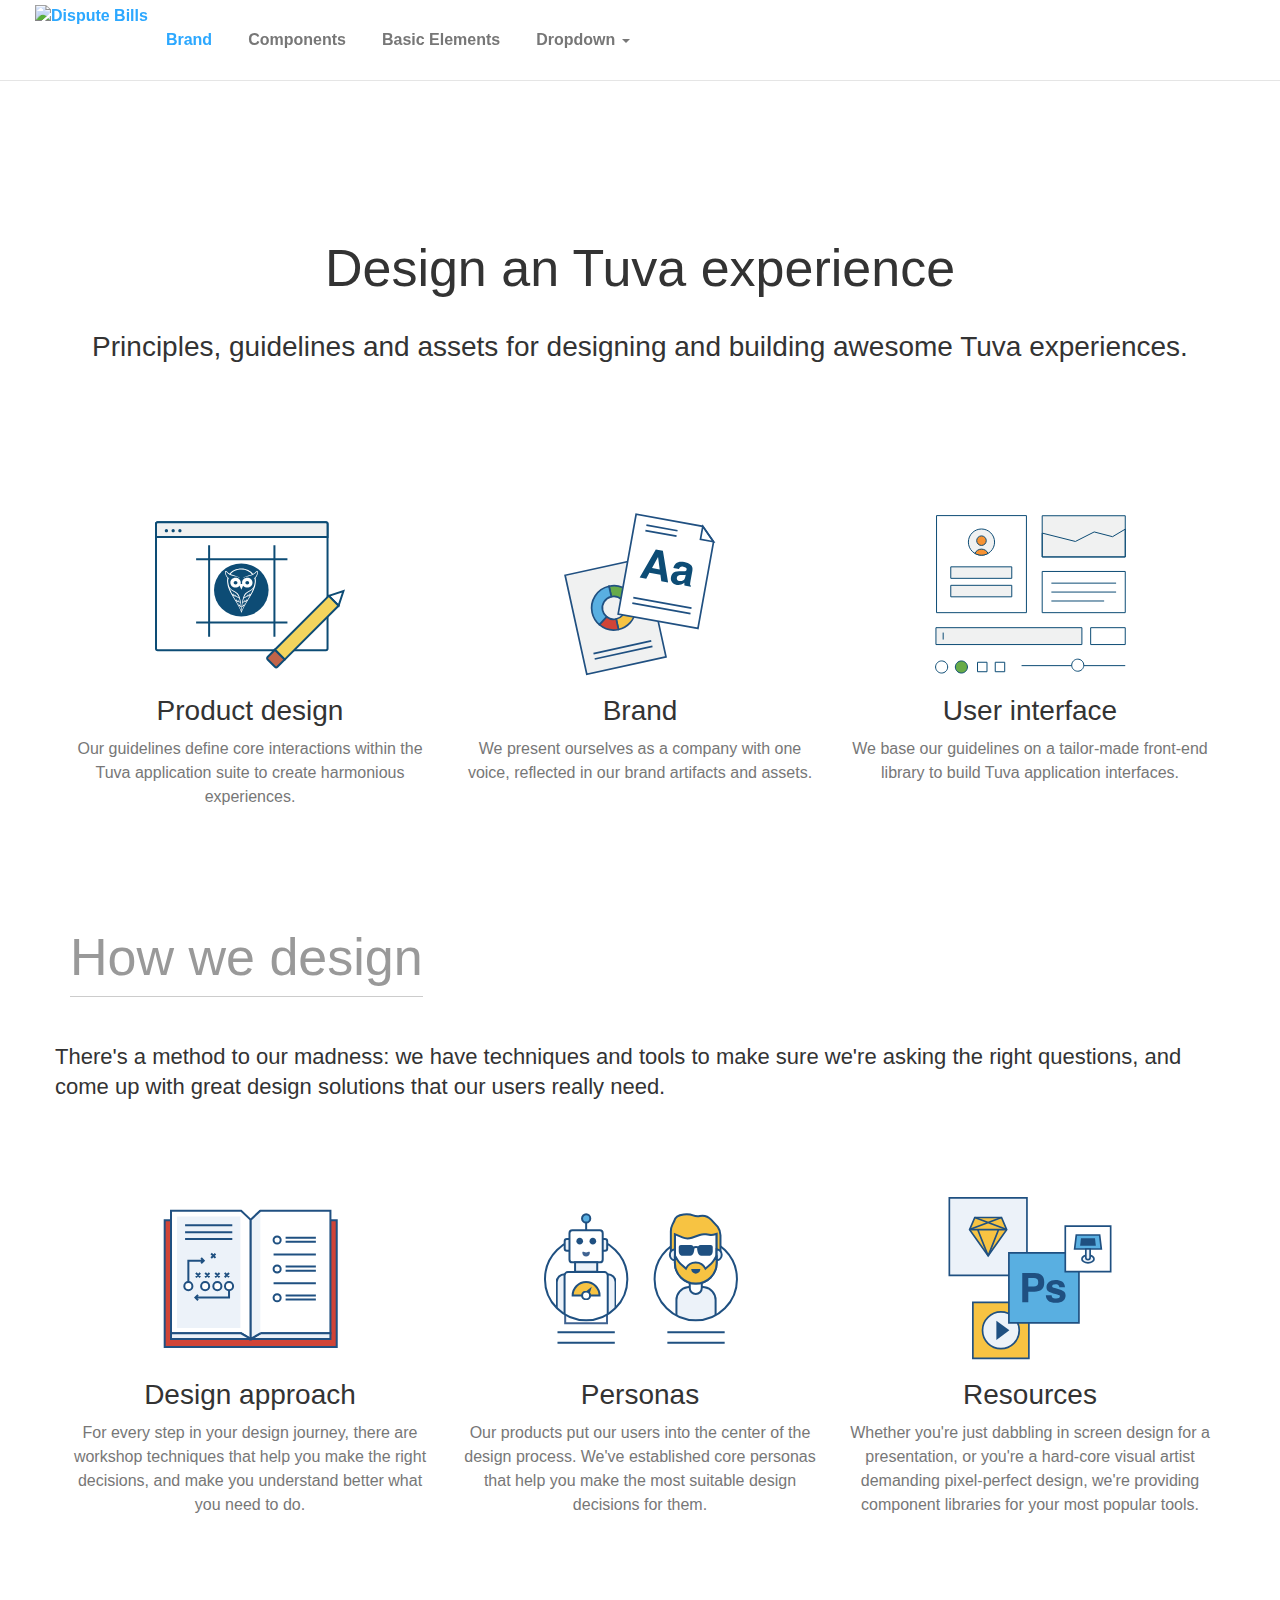
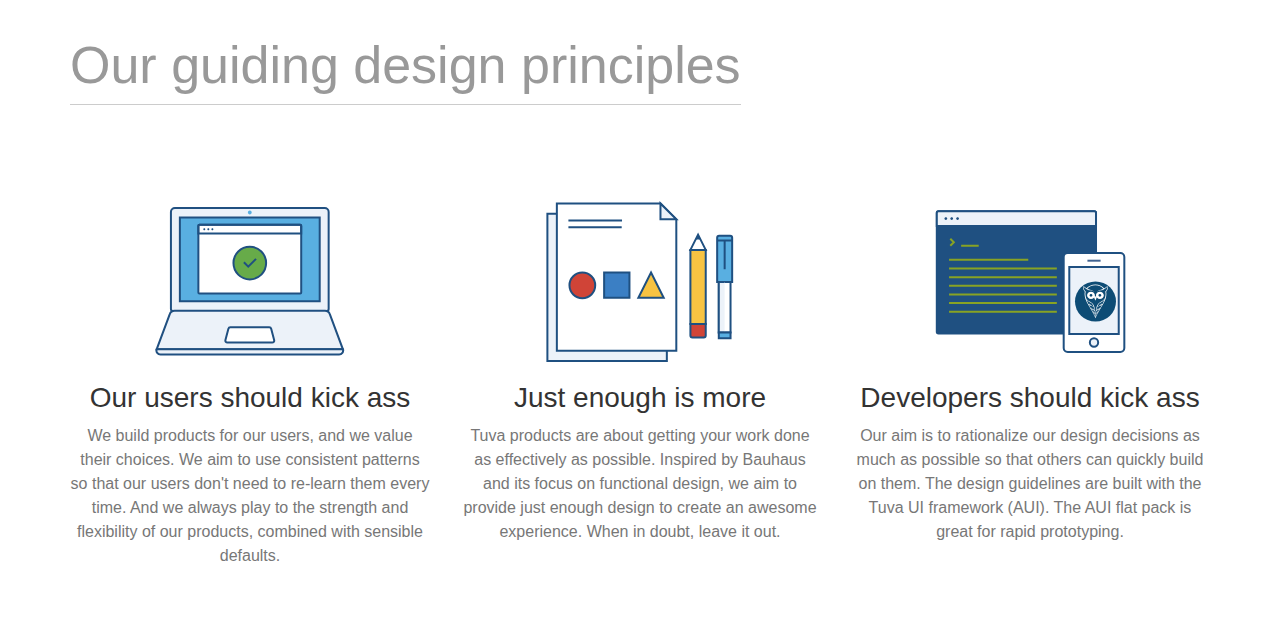
==== index.html @ 96d2d34f "upload" ====
<!doctype html>
<html lang="en">

<head>
	<meta charset="utf-8" />
	<link rel="apple-touch-icon" sizes="76x76" href="assets/img/apple-icon.png">
	<link rel="icon" type="image/png" sizes="96x96" href="assets/img/favicon.png">
	<meta http-equiv="X-UA-Compatible" content="IE=edge,chrome=1" />

	<title>Design | TUVA </title>

	<meta content='width=device-width, initial-scale=1.0, maximum-scale=1.0, user-scalable=0' name='viewport' />
	<meta name="viewport" content="width=device-width" />

	<link href="bootstrap3/css/bootstrap.min.css" rel="stylesheet" />
		<link href="bootstrap3/css/bootstrap.css" rel="stylesheet" />
	<link href="assets/css/gsdk.css" rel="stylesheet" />
	<link href="assets/css/examples.css" rel="stylesheet" />
	<link href="assets/css/demo.css" rel="stylesheet" />

	<!--     Fonts and icons     -->
	<link href="http://maxcdn.bootstrapcdn.com/font-awesome/4.4.0/css/font-awesome.min.css" rel="stylesheet">
	<link href='https://fonts.googleapis.com/css?family=Grand+Hotel|Open+Sans:400,300' rel='stylesheet' type='text/css'>
	<link href="assets/css/pe-icon-7-stroke.css" rel="stylesheet" />
</head>

<body>

	<!-- Navbar will come here -->
	<div id="navbar">
		<div id="navbar">
				<nav class="navbar navbar-default navbar-fixed-top" role="navigation">
					<div class="container-fluid">
						<div class="navbar-header">
							<button type="button" class="navbar-toggle collapsed" data-toggle="collapse" data-target="#bs-example-navbar-clapse-1">
								<span class="sr-only">Toggle navigation</span>
								<span class="icon-bar"></span>
								<span class="icon-bar"></span>
								<span class="icon-bar"></span>
							</button>
							 <a class="navbar-brand>img" href="http://disputebills.com"><img src="assets/img/tuva_assets/03_owl/blue/svg/tuva_owl_blue.svg" alt="Dispute Bills"></a>
						</div>

						<div class="collapse navbar-collapse" id="bs-example-navbar-collapse-1">
							<ul class="nav navbar-nav">
								<li class="active"><a href="#">Brand</a></li>
								<li><a href="#">Components</a></li>
								<li><a href="#">Basic Elements</a></li>
								<li class="dropdown">
									<a href="#" class="dropdown-toggle" data-toggle="dropdown">Dropdown <b class="caret"></b></a>
									<ul class="dropdown-menu">
										<li><a href="#">Action</a></li>
										<li><a href="#">Another action</a></li>
										<li><a href="#">Something else here</a></li>
										<li class="divider"></li>
										<li><a href="#">Separated link</a></li>
										<li class="divider"></li>
										<li><a href="#">One more separated link</a></li>
									</ul>
								</li>
							</ul>
						</div><!-- /.navbar-collapse -->
					</div><!-- /.container-fluid -->
				</nav>
		</div><!--  end navbar -->
<br>
<br>
<br>
<br>
<br>
<br>
<br>
<br>
<br>

		<div class="wrapper">
			<div class="section">
				<div class="container">
					<h1 class="text-center">Design an Tuva experience</h1>
					<div class="row">
						<h3 class="text-center">Principles, guidelines and assets for designing and building awesome Tuva experiences.</h3>
					</div>
				</div>
			</div>
		</div>
			<!-- section -->
			<br>
			<br>
			<br>

			<div class="section">
				<div class="container">
					<div class="clients-presentation">
						<div class="row">
							<div class="col-md-4">
								<div class="info">
									<img src="assets/img/tuva_assets/06_illustrations/tuva_product_illustration.svg">
									<div class="description">
										<h3> Product design </h3>
										<p class="text-muted">Our guidelines define core interactions within the Tuva application suite to create harmonious experiences. </p>
									</div>
								</div>
							</div>
							<div class="col-md-4">
								<div class="info">
									<img src="assets/img/tuva_assets/06_illustrations/tuva_brand_illustration.svg">
									<div class="description">
										<h3> Brand </h3>
										<p class="text-muted">We present ourselves as a company with one voice, reflected in our brand artifacts and assets. </p>
									</div>
								</div>
							</div>
							<div class="col-md-4">
								<div class="info">

									<img src="assets/img/tuva_assets/06_illustrations/tuva_ui_illustration.svg">

									<div class="description">
										<h3> User interface </h3>
										<p class="text-muted">We base our guidelines on a tailor-made front-end library to build Tuva application interfaces.</p>
									</div>
								</div>
							</div>

						</div>
					</div>
				</div>
			</div>
		</div>
		<!-- end section meet our clients -->

		<div class="wrapper">
			<div class="section">
				<div class="container">
					<h1 class="section-title">How we design</h1>
					<div class="row">
						<h4>There's a method to our madness: we have techniques and tools to make sure we're asking the right questions, and come up with great design solutions that our users really need.</h4>
					</div>
				</div>
			</div>

			<div class="section">
				<div class="container">
					<div class="clients-presentation-center">
						<div class="row">
							<div class="col-md-4">
								<div class="info">
									<img src="assets/img/tuva_assets/06_illustrations/playbook-illustration.svg">
									<div class="description-center">
										<h3> Design approach</h3>
										<p class="text-muted">For every step in your design journey, there are workshop techniques that help you make the right decisions, and make you understand better what you need to do. </p>
									</div>
								</div>
							</div>
							<div class="col-md-4">
								<div class="info">
									<img src="assets/img/tuva_assets/06_illustrations/personas-illustration.svg">
									<div class="description">
										<h3> Personas </h3>
										<p class="text-muted">Our products put our users into the center of the design process. We've established core personas that help you make the most suitable design decisions for them. </p>
									</div>
								</div>
							</div>
							<div class="col-md-4">
								<div class="info">

									<img src="assets/img/tuva_assets/06_illustrations/resources-illustration.svg">

									<div class="description">
										<h3> Resources</h3>
										<p class="text-muted">Whether you're just dabbling in screen design for a presentation, or you're a hard-core visual artist demanding pixel-perfect design, we're providing component libraries for your most popular tools.</p>
									</div>
								</div>
							</div>

						</div>
					</div>
				</div>
			</div>
		</div>
		<!-- end section meet our clients -->

		<div class="wrapper">
			<div class="section">
				<div class="container">
					<h1 class="section-title">Our guiding design principles</h1>
				</div>
			</div>

			<div class="section">
				<div class="container">
					<div class="clients-presentation-center">
						<div class="row">
							<div class="col-md-4">
								<div class="info">
									<img src="assets/img/tuva_assets/06_illustrations/users-illustration.svg">
									<div class="description-center">
										<h3>Our users should kick ass</h3>
										<p class="text-muted">We build products for our users, and we value their choices. We aim to use consistent patterns so that our users don't need to re-learn them every time. And we always play to the strength and flexibility of our products, combined with sensible defaults. </p>
									</div>
								</div>
							</div>
							<div class="col-md-4">
								<div class="info">
									<img src="assets/img/tuva_assets/06_illustrations/justenough-illustration.svg">
									<div class="description">
										<h3> Just enough is more </h3>
										<p class="text-muted">Tuva products are about getting your work done as effectively as possible. Inspired by Bauhaus and its focus on functional design, we aim to provide just enough design to create an awesome experience. When in doubt, leave it out. </p>
									</div>
								</div>
							</div>
							<div class="col-md-4">
								<div class="info">

									<img src="assets/img/tuva_assets/06_illustrations/dev-illustrator.svg">

									<div class="description">
										<h3> Developers should kick ass</h3>
										<p class="text-muted">Our aim is to rationalize our design decisions as much as possible so that others can quickly build on them. The design guidelines are built with the Tuva UI framework (AUI). The AUI flat pack is great for rapid prototyping.</p>
									</div>
								</div>
							</div>

						</div>
					</div>
				</div>
			</div>
		</div>
		<!-- end section meet our clients -->



</body>

<!--  jQuery and Bootstrap core files    -->
<script src="assets/js/jquery.js" type="text/javascript"></script>
<script src="assets/js/jquery-ui.custom.min.js" type="text/javascript"></script>

<script src="bootstrap3/js/bootstrap.min.js" type="text/javascript"></script>


<!--  Plugins -->
<script src="assets/js/gsdk-checkbox.js"></script>
<script src="assets/js/gsdk-morphing.js"></script>
<script src="assets/js/gsdk-radio.js"></script>
<script src="assets/js/gsdk-bootstrapswitch.js"></script>
<script src="assets/js/bootstrap-select.js"></script>
<script src="assets/js/bootstrap-datepicker.js"></script>
<script src="assets/js/chartist.min.js"></script>
<script src="assets/js/jquery.tagsinput.js"></script>
<script type="text/javascript" src="https://maps.googleapis.com/maps/api/js"></script>

<!--  Get Shit Done Kit PRO Core javascript 	 -->
<script src="assets/js/get-shit-done.js"></script>

<!-- If you are using TypeKit.com uncomment this code otherwise you can delete it -->
<!--
    <script src="https://use.typekit.net/[your kit code here].js"></script>
    <script>try{Typekit.load({ async: true });}catch(e){}</script>
    -->

<!-- If you have retina @2x images on your server which can be sent to iPhone/iPad/MacRetina, please uncomment the next line, otherwise you can delete it -->
<!-- <script src="assets/js/retina.min.js"></script> -->
<script src="assets/js/get-shit-done.js"></script>

<!--  Get Shit Done Kit PRO methods used for demo purpose      -->
<script src="assets/js/demo.js"></script>

<script>
	var transparent = true;
	var header_height;
	var fixed_section;
	var floating = false;

	$().ready(function() {
		suggestions_distance = $("#suggestions").offset();
		header_height = $('.parallax').outerHeight() + 20;
		pay_height = $('.fixed-section').outerHeight();
		fixed_section = $('.fixed-section');

		initMorphingButtons();
		initDemoChartist();
		initGoogleMaps();


		if ($(document).width() > 768) {
			activateScrollCheck();
		}

	});

	$("#slider-range").slider({
		range: true,
		min: 0,
		max: 500,
		values: [75, 300],
	});
	$("#slider-default").slider({
		value: 70,
		orientation: "horizontal",
		range: "min",
		animate: true
	});

	$('.radio').on('toggle', function() {});

	function activateScrollCheck() {
		$(window).on('scroll', function() {
			checkScrollForPresentationNavbar();
		});
	}

	var checkScrollForPresentationNavbar = debounce(function() {
		if ($(this).scrollTop() > 470) {
			if (transparent) {
				transparent = false;
				$('nav[role="navigation"]').removeClass('navbar-transparent').addClass('navbar-small');
				$('#issueButton').addClass('btn-info').removeClass('btn-neutral');

			}
		} else {
			if (!transparent) {
				transparent = true;
				$('nav[role="navigation"]').addClass('navbar-transparent').removeClass('navbar-small');
				$('#issueButton').addClass('btn-neutral').removeClass('btn-info');
			}
		}

		if ($(this).scrollTop() > header_height) {
			if (!floating) {
				floating = true;
				fixed_section.addClass('float');
			}
		} else {
			if (floating) {
				floating = false;
				fixed_section.removeClass('float');
			}
		}
	}, 4);
</script>


</html>
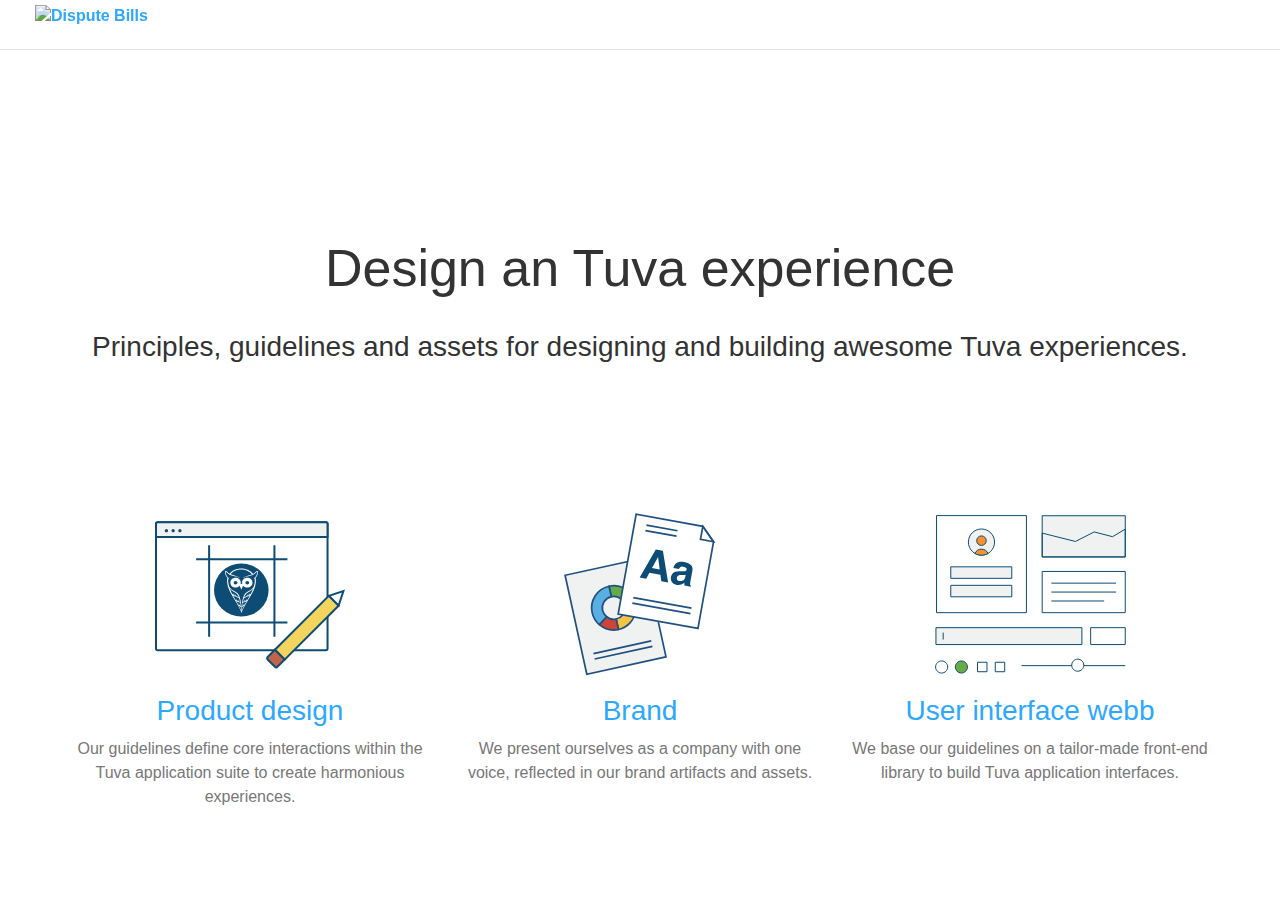
==== commit 122ab06b: "upload" ====
--- a/index.html
+++ b/index.html
@@ -32,18 +32,19 @@
 				<nav class="navbar navbar-default navbar-fixed-top" role="navigation">
 					<div class="container-fluid">
 						<div class="navbar-header">
-							<button type="button" class="navbar-toggle collapsed" data-toggle="collapse" data-target="#bs-example-navbar-clapse-1">
+					<!--		<button type="button" class="navbar-toggle collapsed" data-toggle="collapse" data-target="#bs-example-navbar-clapse-1">
 								<span class="sr-only">Toggle navigation</span>
 								<span class="icon-bar"></span>
 								<span class="icon-bar"></span>
 								<span class="icon-bar"></span>
 							</button>
-							 <a class="navbar-brand>img" href="http://disputebills.com"><img src="assets/img/tuva_assets/03_owl/blue/svg/tuva_owl_blue.svg" alt="Dispute Bills"></a>
+						-->
+							 <a class="navbar-brand>img" href="index.html"><img src="assets/img/tuva_assets/03_owl/blue/svg/tuva_owl_blue.svg" alt="Dispute Bills"></a>
 						</div>
 
-						<div class="collapse navbar-collapse" id="bs-example-navbar-collapse-1">
+				<!--			<div class="collapse navbar-collapse" id="bs-example-navbar-collapse-1">
 							<ul class="nav navbar-nav">
-								<li class="active"><a href="#">Brand</a></li>
+							<li class="active"><a href="#">Brand</a></li>
 								<li><a href="#">Components</a></li>
 								<li><a href="#">Basic Elements</a></li>
 								<li class="dropdown">
@@ -57,6 +58,7 @@
 										<li class="divider"></li>
 										<li><a href="#">One more separated link</a></li>
 									</ul>
+							-->
 								</li>
 							</ul>
 						</div><!-- /.navbar-collapse -->
@@ -93,32 +95,38 @@
 					<div class="clients-presentation">
 						<div class="row">
 							<div class="col-md-4">
+									<a href="productdesign.html">
 								<div class="info">
 									<img src="assets/img/tuva_assets/06_illustrations/tuva_product_illustration.svg">
 									<div class="description">
 										<h3> Product design </h3>
 										<p class="text-muted">Our guidelines define core interactions within the Tuva application suite to create harmonious experiences. </p>
 									</div>
-								</div>
-							</div>
-							<div class="col-md-4">
+								</a>
+								</div>
+							</div>
+							<div class="col-md-4">
+								<a href="branding.html">
 								<div class="info">
 									<img src="assets/img/tuva_assets/06_illustrations/tuva_brand_illustration.svg">
 									<div class="description">
 										<h3> Brand </h3>
 										<p class="text-muted">We present ourselves as a company with one voice, reflected in our brand artifacts and assets. </p>
 									</div>
-								</div>
-							</div>
-							<div class="col-md-4">
+									</a>
+								</div>
+							</div>
+							<div class="col-md-4">
+								<a href="components.html">
 								<div class="info">
 
 									<img src="assets/img/tuva_assets/06_illustrations/tuva_ui_illustration.svg">
 
 									<div class="description">
-										<h3> User interface </h3>
+										<h3> User interface webb</h3>
 										<p class="text-muted">We base our guidelines on a tailor-made front-end library to build Tuva application interfaces.</p>
 									</div>
+								</a>
 								</div>
 							</div>
 
@@ -129,6 +137,8 @@
 		</div>
 		<!-- end section meet our clients -->
 
+
+<!--
 		<div class="wrapper">
 			<div class="section">
 				<div class="container">
@@ -178,7 +188,7 @@
 				</div>
 			</div>
 		</div>
-		<!-- end section meet our clients -->
+
 
 		<div class="wrapper">
 			<div class="section">
@@ -219,7 +229,7 @@
 										<p class="text-muted">Our aim is to rationalize our design decisions as much as possible so that others can quickly build on them. The design guidelines are built with the Tuva UI framework (AUI). The AUI flat pack is great for rapid prototyping.</p>
 									</div>
 								</div>
-							</div>
+							</div> -->
 
 						</div>
 					</div>
